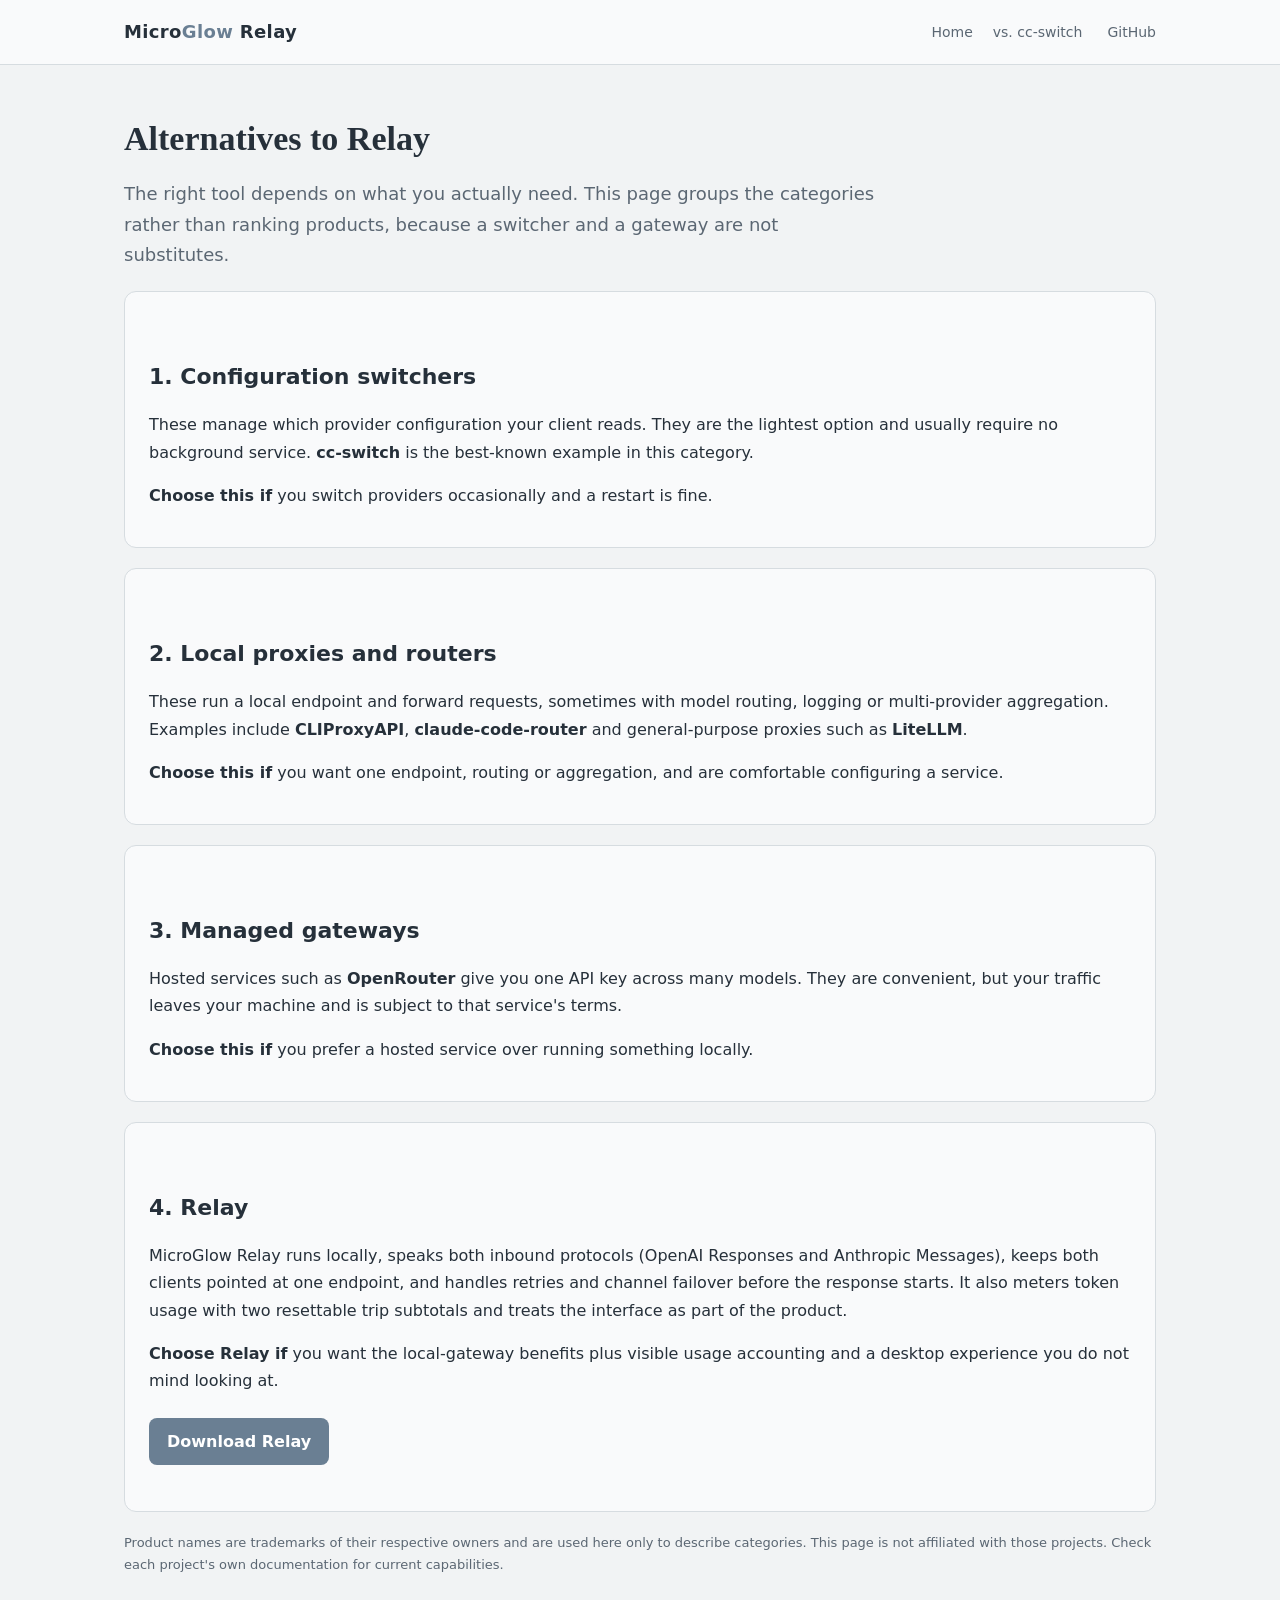
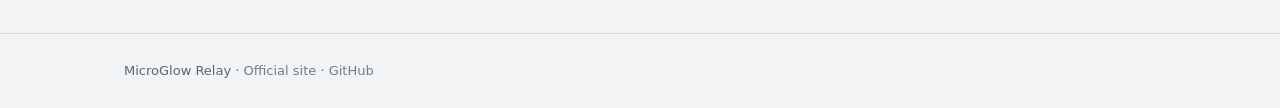
==== docs/alternatives.html @ bcdcf192 "docs: add GitHub Pages landing, compare and guide pages" ====
<!doctype html>
<html lang="en">
<head>
<meta charset="utf-8">
<meta name="viewport" content="width=device-width,initial-scale=1">
<title>Alternatives to MicroGlow Relay — local gateways, routers and config switchers</title>
<meta name="description" content="If Relay is not the right fit, here are the categories of tools people use instead: config switchers, local proxies and model routers.">
<link rel="canonical" href="https://mazda6hk-coder.github.io/MicroGlow-Relay/alternatives.html">
<link rel="stylesheet" href="site.css">
</head>
<body>
<header class="site"><div class="wrap">
  <div class="brand">Micro<span>Glow</span> Relay</div>
  <nav><a href="index.html">Home</a><a href="compare/cc-switch.html">vs. cc-switch</a>
  <a href="https://github.com/mazda6hk-coder/MicroGlow-Relay">GitHub</a></nav>
</div></header>
<main class="wrap">
<h1>Alternatives to Relay</h1>
<p class="lead">The right tool depends on what you actually need. This page groups the categories
rather than ranking products, because a switcher and a gateway are not substitutes.</p>

<div class="card">
<h2>1. Configuration switchers</h2>
<p>These manage which provider configuration your client reads. They are the lightest option and
usually require no background service. <strong>cc-switch</strong> is the best-known example in this
category.</p>
<p><strong>Choose this if</strong> you switch providers occasionally and a restart is fine.</p>
</div>

<div class="card">
<h2>2. Local proxies and routers</h2>
<p>These run a local endpoint and forward requests, sometimes with model routing, logging or
multi-provider aggregation. Examples include <strong>CLIProxyAPI</strong>,
<strong>claude-code-router</strong> and general-purpose proxies such as <strong>LiteLLM</strong>.</p>
<p><strong>Choose this if</strong> you want one endpoint, routing or aggregation, and are comfortable
configuring a service.</p>
</div>

<div class="card">
<h2>3. Managed gateways</h2>
<p>Hosted services such as <strong>OpenRouter</strong> give you one API key across many models.
They are convenient, but your traffic leaves your machine and is subject to that service's terms.</p>
<p><strong>Choose this if</strong> you prefer a hosted service over running something locally.</p>
</div>

<div class="card">
<h2>4. Relay</h2>
<p>MicroGlow Relay runs locally, speaks both inbound protocols (OpenAI Responses and Anthropic
Messages), keeps both clients pointed at one endpoint, and handles retries and channel failover
before the response starts. It also meters token usage with two resettable trip subtotals and treats
the interface as part of the product.</p>
<p><strong>Choose Relay if</strong> you want the local-gateway benefits plus visible usage accounting
and a desktop experience you do not mind looking at.</p>
<p><a class="btn" href="https://github.com/mazda6hk-coder/MicroGlow-Relay/releases/tag/v1.0">Download Relay</a></p>
</div>

<p class="note">Product names are trademarks of their respective owners and are used here only to
describe categories. This page is not affiliated with those projects. Check each project's own
documentation for current capabilities.</p>
</main>
<footer><div class="wrap">MicroGlow Relay · <a href="https://www.microglow.com.cn/relay">Official site</a> ·
<a href="https://github.com/mazda6hk-coder/MicroGlow-Relay">GitHub</a></div></footer>
</body>
</html>
---- docs/site.css ----
:root{
  --paper:#f1f3f4; --card:#f9fafb; --ink:#26303a; --ink2:#5b6773;
  --line:#d6dce0; --accent:#6a7f93; --seal:#a63a3a; --wash:#e4eaee;
}
*{box-sizing:border-box}
body{margin:0;background:var(--paper);color:var(--ink);
  font:16px/1.7 "Source Sans 3","Noto Sans SC","Microsoft YaHei",system-ui,sans-serif}
a{color:var(--accent);text-decoration:none}
a:hover{text-decoration:underline}
.wrap{max-width:1080px;margin:0 auto;padding:0 24px}
header.site{border-bottom:1px solid var(--line);background:var(--card)}
header.site .wrap{display:flex;align-items:center;justify-content:space-between;height:64px}
.brand{font-weight:700;letter-spacing:.02em;color:var(--ink);font-size:18px}
.brand span{color:var(--accent)}
nav a{margin-left:20px;color:var(--ink2);font-size:14px}
h1{font-size:34px;line-height:1.3;margin:52px 0 12px;font-family:"Noto Serif SC",Georgia,serif}
h2{font-size:22px;margin:44px 0 12px}
p.lead{font-size:18px;color:var(--ink2);max-width:760px}
.card{background:var(--card);border:1px solid var(--line);border-radius:12px;padding:22px 24px;margin:20px 0}
.grid{display:grid;grid-template-columns:repeat(auto-fit,minmax(240px,1fr));gap:16px}
.btn{display:inline-block;background:var(--accent);color:#fff;border-radius:8px;padding:10px 18px;margin:8px 10px 8px 0;font-weight:600}
.btn.ghost{background:transparent;color:var(--accent);border:1px solid var(--accent)}
table{width:100%;border-collapse:collapse;margin:16px 0;font-size:15px}
th,td{border-bottom:1px solid var(--line);padding:10px 8px;text-align:left;vertical-align:top}
th{color:var(--ink2);font-weight:600}
.seal{color:var(--seal)}
.note{font-size:13px;color:var(--ink2)}
footer{border-top:1px solid var(--line);margin-top:56px;padding:26px 0;color:var(--ink2);font-size:13px}
img.shot{width:100%;border:1px solid var(--line);border-radius:10px;background:#fff}
ul.tight li{margin:6px 0}
@media(max-width:680px){h1{font-size:27px;margin-top:34px}nav a{margin-left:12px}}
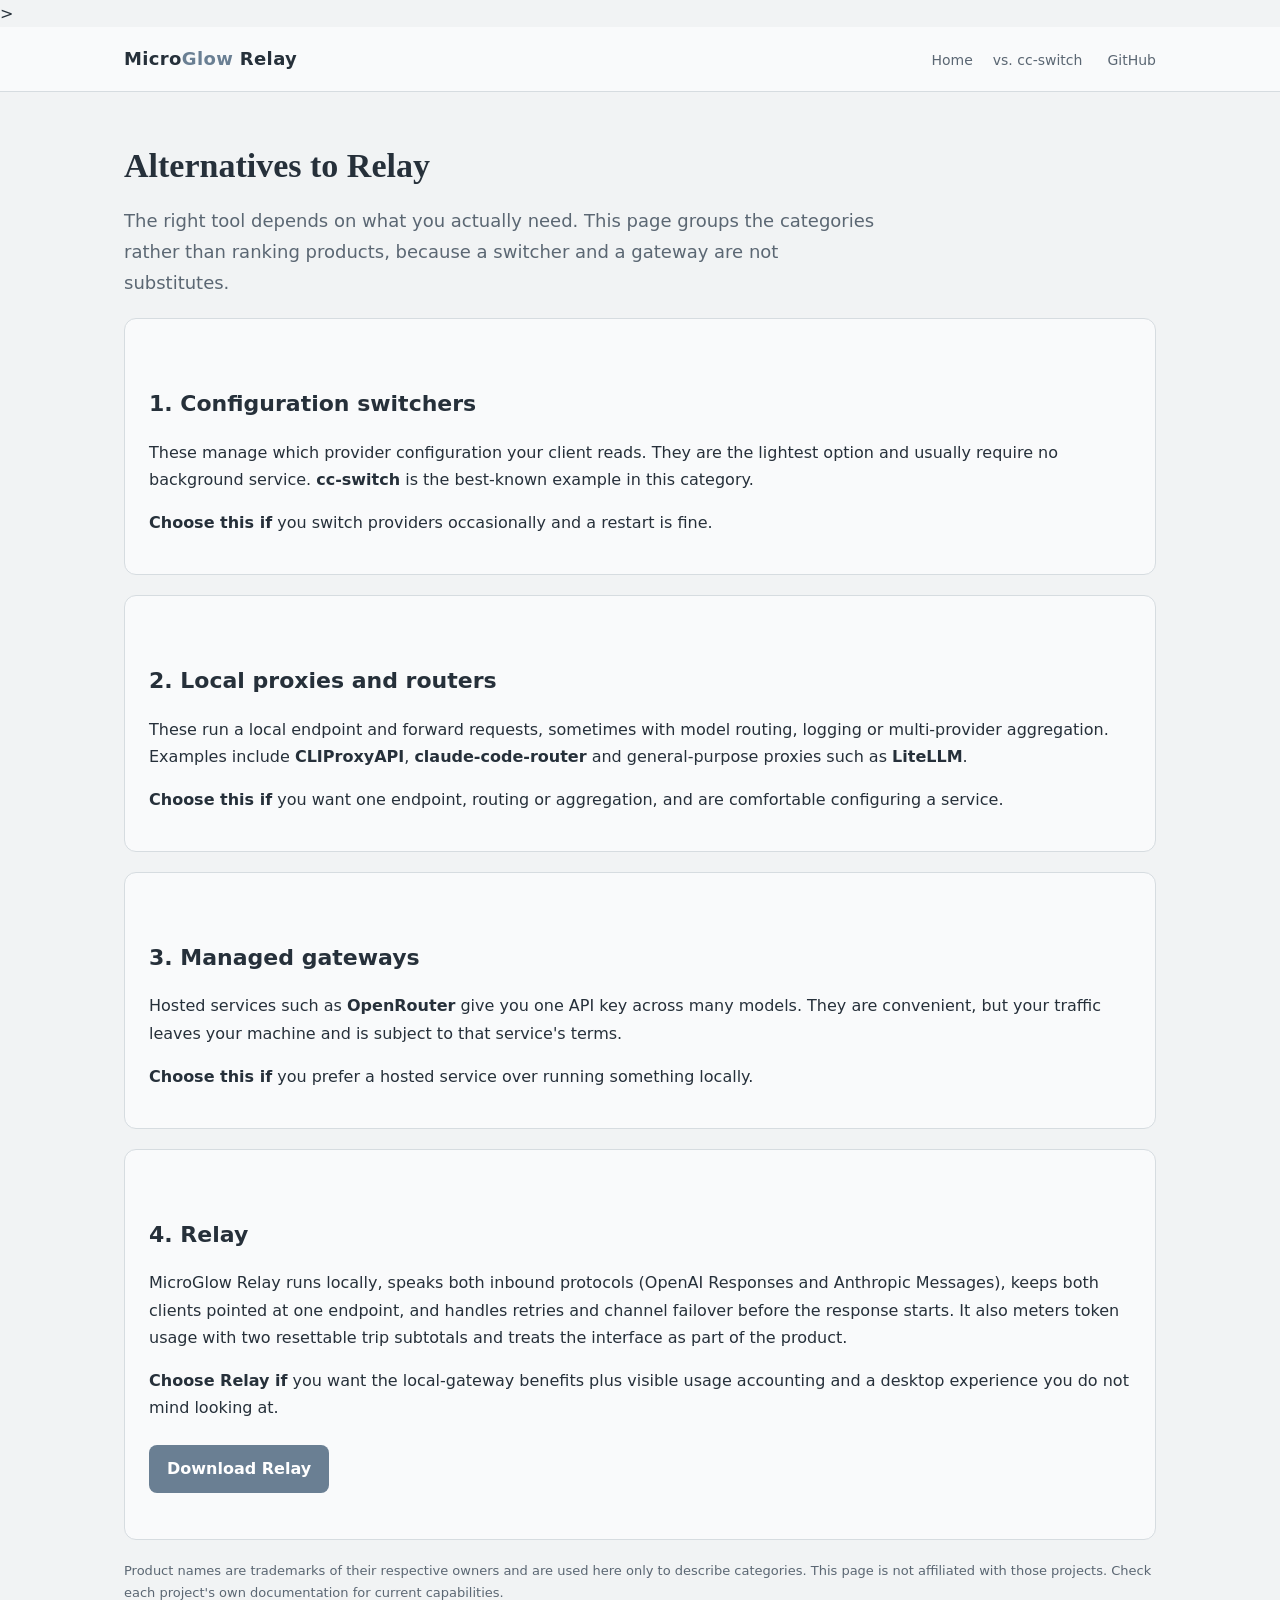
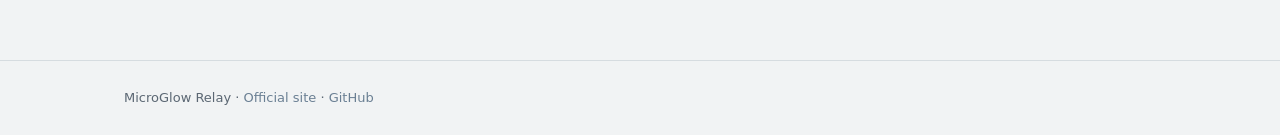
==== commit 4879723d: "docs: use absolute social preview URLs Relative og:image paths are not resolved by every crawler, so" ====
--- a/docs/alternatives.html
+++ b/docs/alternatives.html
@@ -6,6 +6,13 @@
 <title>Alternatives to MicroGlow Relay — local gateways, routers and config switchers</title>
 <meta name="description" content="If Relay is not the right fit, here are the categories of tools people use instead: config switchers, local proxies and model routers.">
 <link rel="canonical" href="https://mazda6hk-coder.github.io/MicroGlow-Relay/alternatives.html">
+<meta property="og:title" content="Alternatives to MicroGlow Relay — local gateways, routers and config switchers">
+<meta property="og:description" content="If Relay is not the right fit, here are the categories of tools people use instead: config switchers, local proxies and model routers.">
+<meta property="og:type" content="article">
+<meta property="og:url" content="https://mazda6hk-coder.github.io/MicroGlow-Relay/alternatives.html">
+<meta property="og:image" content="https://mazda6hk-coder.github.io/MicroGlow-Relay/images/social-preview-1280x640.png">
+<meta name="twitter:card" content="summary_large_image"
+<meta name="twitter:image" content="https://mazda6hk-coder.github.io/MicroGlow-Relay/images/social-preview-1280x640.png">>
 <link rel="stylesheet" href="site.css">
 </head>
 <body>
